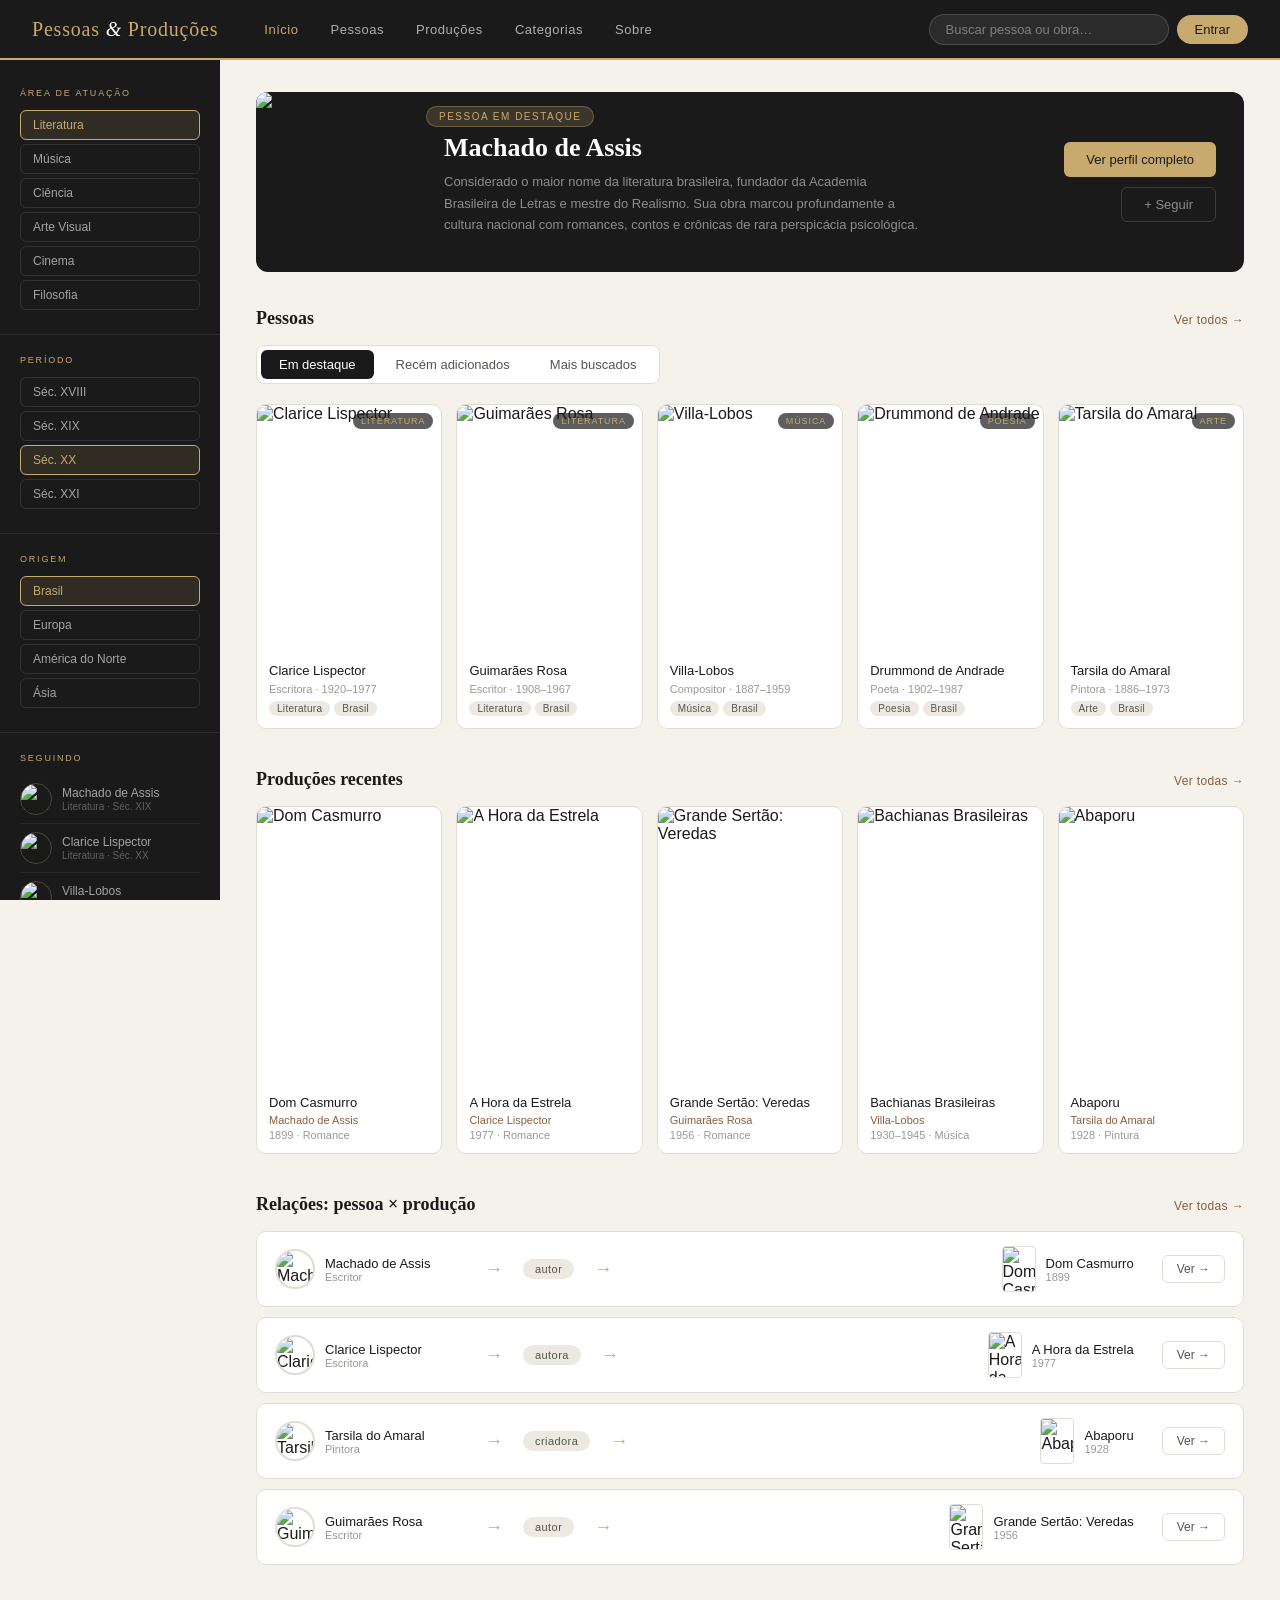
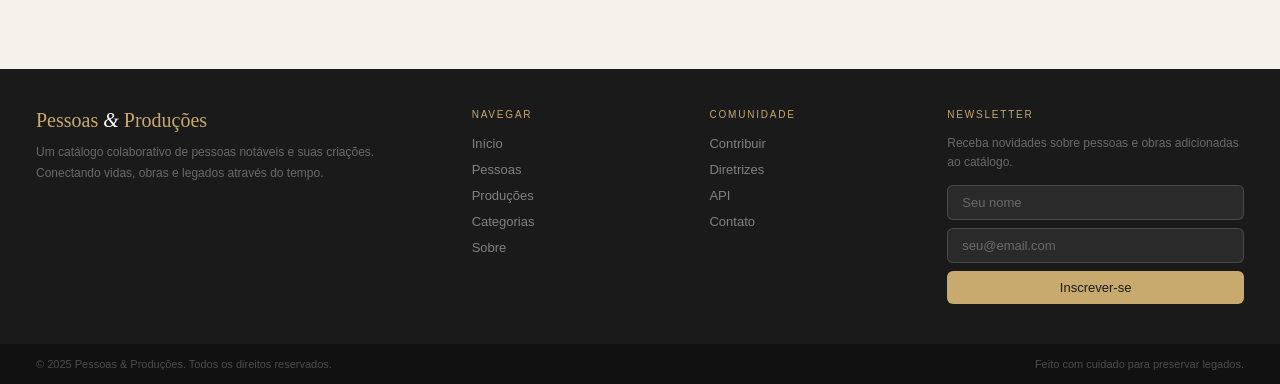
==== atv_homePage/pubilc/index.html @ 9fe1e34d "a" ====
<!DOCTYPE html>
<html lang="pt-BR">
<head>
<meta charset="UTF-8"/>
<meta name="viewport" content="width=device-width, initial-scale=1.0"/>
<title>Pessoas & Produções</title>
<link href="style.css" rel="stylesheet"/>

</head>
<body>

<header>
  <nav>
    <a class="nav-logo" href="#">Pessoas <span>&</span> Produções</a>
    <ul class="nav-links">
      <li><a href="#" class="active">Início</a></li>
      <li><a href="#">Pessoas</a></li>
      <li><a href="#">Produções</a></li>
      <li><a href="#">Categorias</a></li>
      <li><a href="#">Sobre</a></li>
    </ul>
    <div class="nav-search">
      <input type="text" placeholder="Buscar pessoa ou obra…"/>
      <button class="nav-btn">Entrar</button>
    </div>
  </nav>
</header>

<div class="layout">
  <aside class="sidebar">
    <div class="sb-section">
      <p class="sb-title">Área de atuação</p>
      <div class="filter-group">
        <button class="filter-btn active">Literatura</button>
        <button class="filter-btn">Música</button>
        <button class="filter-btn">Ciência</button>
        <button class="filter-btn">Arte Visual</button>
        <button class="filter-btn">Cinema</button>
        <button class="filter-btn">Filosofia</button>
      </div>
    </div>
    <div class="sb-section">
      <p class="sb-title">Período</p>
      <div class="filter-group">
        <button class="filter-btn">Séc. XVIII</button>
        <button class="filter-btn">Séc. XIX</button>
        <button class="filter-btn active">Séc. XX</button>
        <button class="filter-btn">Séc. XXI</button>
      </div>
    </div>
    <div class="sb-section">
      <p class="sb-title">Origem</p>
      <div class="filter-group">
        <button class="filter-btn active">Brasil</button>
        <button class="filter-btn">Europa</button>
        <button class="filter-btn">América do Norte</button>
        <button class="filter-btn">Ásia</button>
      </div>
    </div>
    <div class="sb-section">
      <p class="sb-title">Seguindo</p>
      <div class="sub-item">
        <div class="sub-avatar"><img src="https://picsum.photos/id/1012/32/32" alt="Machado de Assis"/></div>
        <div><div class="sub-name">Machado de Assis</div><div class="sub-meta">Literatura · Séc. XIX</div></div>
      </div>
      <div class="sub-item">
        <div class="sub-avatar"><img src="https://picsum.photos/id/1027/32/32" alt="Clarice Lispector"/></div>
        <div><div class="sub-name">Clarice Lispector</div><div class="sub-meta">Literatura · Séc. XX</div></div>
      </div>
      <div class="sub-item">
        <div class="sub-avatar"><img src="https://picsum.photos/id/1025/32/32" alt="Villa-Lobos"/></div>
        <div><div class="sub-name">Villa-Lobos</div><div class="sub-meta">Música · Séc. XX</div></div>
      </div>
      <div class="sub-item">
        <div class="sub-avatar"><img src="https://picsum.photos/id/1074/32/32" alt="Oscar Niemeyer"/></div>
        <div><div class="sub-name">Oscar Niemeyer</div><div class="sub-meta">Arquitetura · Séc. XX</div></div>
      </div>
    </div>
  </aside>

  <main class="main">
    <section class="hero">
      <span class="hero-badge">Pessoa em Destaque</span>
      <div class="hero-img">
        <img src="https://picsum.photos/id/1005/160/220" alt="Machado de Assis"/>
      </div>
      <div class="hero-body">
        <h2>Machado de Assis</h2>
        <p>Considerado o maior nome da literatura brasileira, fundador da Academia Brasileira de Letras e mestre do Realismo. Sua obra marcou profundamente a cultura nacional com romances, contos e crônicas de rara perspicácia psicológica.</p>
      </div>
      <div class="hero-actions">
        <button class="btn-primary">Ver perfil completo</button>
        <button class="btn-ghost">+ Seguir</button>
      </div>
    </section>

    <section class="pessoas-section">
      <div class="sec-header">
        <h2>Pessoas</h2>
        <a href="#">Ver todos →</a>
      </div>
      <div class="tabs">
        <button class="tab-btn active">Em destaque</button>
        <button class="tab-btn">Recém adicionados</button>
        <button class="tab-btn">Mais buscados</button>
      </div>
      <div class="pessoa-grid">

        <article class="pessoa-card">
          <div class="pessoa-card-img">
            <img src="https://picsum.photos/id/1027/200/270" alt="Clarice Lispector"/>
            <span class="area-badge">Literatura</span>
          </div>
          <div class="pessoa-card-body">
            <h3>Clarice Lispector</h3>
            <p class="pessoa-card-meta">Escritora · 1920–1977</p>
            <div class="pessoa-card-tags"><span class="tag">Literatura</span><span class="tag">Brasil</span></div>
          </div>
        </article>

        <article class="pessoa-card">
          <div class="pessoa-card-img">
            <img src="https://picsum.photos/id/1012/200/270" alt="Guimarães Rosa"/>
            <span class="area-badge">Literatura</span>
          </div>
          <div class="pessoa-card-body">
            <h3>Guimarães Rosa</h3>
            <p class="pessoa-card-meta">Escritor · 1908–1967</p>
            <div class="pessoa-card-tags"><span class="tag">Literatura</span><span class="tag">Brasil</span></div>
          </div>
        </article>

        <article class="pessoa-card">
          <div class="pessoa-card-img">
            <img src="https://picsum.photos/id/1025/200/270" alt="Villa-Lobos"/>
            <span class="area-badge">Música</span>
          </div>
          <div class="pessoa-card-body">
            <h3>Villa-Lobos</h3>
            <p class="pessoa-card-meta">Compositor · 1887–1959</p>
            <div class="pessoa-card-tags"><span class="tag">Música</span><span class="tag">Brasil</span></div>
          </div>
        </article>

        <article class="pessoa-card">
          <div class="pessoa-card-img">
            <img src="https://picsum.photos/id/1074/200/270" alt="Drummond de Andrade"/>
            <span class="area-badge">Poesia</span>
          </div>
          <div class="pessoa-card-body">
            <h3>Drummond de Andrade</h3>
            <p class="pessoa-card-meta">Poeta · 1902–1987</p>
            <div class="pessoa-card-tags"><span class="tag">Poesia</span><span class="tag">Brasil</span></div>
          </div>
        </article>

        <article class="pessoa-card">
          <div class="pessoa-card-img">
            <img src="https://picsum.photos/id/1011/200/270" alt="Tarsila do Amaral"/>
            <span class="area-badge">Arte</span>
          </div>
          <div class="pessoa-card-body">
            <h3>Tarsila do Amaral</h3>
            <p class="pessoa-card-meta">Pintora · 1886–1973</p>
            <div class="pessoa-card-tags"><span class="tag">Arte</span><span class="tag">Brasil</span></div>
          </div>
        </article>

      </div>
    </section>

    <section class="obras-section">
      <div class="sec-header">
        <h2>Produções recentes</h2>
        <a href="#">Ver todas →</a>
      </div>
      <div class="obra-grid">

        <article class="obra-card">
          <div class="obra-card-img"><img src="https://picsum.photos/id/24/200/300" alt="Dom Casmurro"/></div>
          <div class="obra-card-body">
            <p class="obra-card-title">Dom Casmurro</p>
            <p class="obra-card-autor">Machado de Assis</p>
            <p class="obra-card-year">1899 · Romance</p>
          </div>
        </article>

        <article class="obra-card">
          <div class="obra-card-img"><img src="https://picsum.photos/id/42/200/300" alt="A Hora da Estrela"/></div>
          <div class="obra-card-body">
            <p class="obra-card-title">A Hora da Estrela</p>
            <p class="obra-card-autor">Clarice Lispector</p>
            <p class="obra-card-year">1977 · Romance</p>
          </div>
        </article>

        <article class="obra-card">
          <div class="obra-card-img"><img src="https://picsum.photos/id/65/200/300" alt="Grande Sertão: Veredas"/></div>
          <div class="obra-card-body">
            <p class="obra-card-title">Grande Sertão: Veredas</p>
            <p class="obra-card-autor">Guimarães Rosa</p>
            <p class="obra-card-year">1956 · Romance</p>
          </div>
        </article>

        <article class="obra-card">
          <div class="obra-card-img"><img src="https://picsum.photos/id/167/200/300" alt="Bachianas Brasileiras"/></div>
          <div class="obra-card-body">
            <p class="obra-card-title">Bachianas Brasileiras</p>
            <p class="obra-card-autor">Villa-Lobos</p>
            <p class="obra-card-year">1930–1945 · Música</p>
          </div>
        </article>

        <article class="obra-card">
          <div class="obra-card-img"><img src="https://picsum.photos/id/240/200/300" alt="Abaporu"/></div>
          <div class="obra-card-body">
            <p class="obra-card-title">Abaporu</p>
            <p class="obra-card-autor">Tarsila do Amaral</p>
            <p class="obra-card-year">1928 · Pintura</p>
          </div>
        </article>

      </div>
    </section>

    <section class="relacoes">
      <div class="sec-header">
        <h2>Relações: pessoa × produção</h2>
        <a href="#">Ver todas →</a>
      </div>
      <div class="relacao-list">

        <div class="relacao-item">
          <div class="rel-pessoa">
            <div class="rel-avatar"><img src="https://picsum.photos/id/1005/40/40" alt="Machado de Assis"/></div>
            <div><div class="rel-info-name">Machado de Assis</div><div class="rel-info-meta">Escritor</div></div>
          </div>
          <span class="rel-arrow">→</span>
          <span class="rel-role">autor</span>
          <span class="rel-arrow">→</span>
          <div class="rel-obra">
            <div class="rel-obra-thumb"><img src="https://picsum.photos/id/24/34/46" alt="Dom Casmurro"/></div>
            <div><div class="rel-obra-title">Dom Casmurro</div><div class="rel-obra-year">1899</div></div>
          </div>
          <button class="rel-btn">Ver →</button>
        </div>

        <div class="relacao-item">
          <div class="rel-pessoa">
            <div class="rel-avatar"><img src="https://picsum.photos/id/1027/40/40" alt="Clarice Lispector"/></div>
            <div><div class="rel-info-name">Clarice Lispector</div><div class="rel-info-meta">Escritora</div></div>
          </div>
          <span class="rel-arrow">→</span>
          <span class="rel-role">autora</span>
          <span class="rel-arrow">→</span>
          <div class="rel-obra">
            <div class="rel-obra-thumb"><img src="https://picsum.photos/id/42/34/46" alt="A Hora da Estrela"/></div>
            <div><div class="rel-obra-title">A Hora da Estrela</div><div class="rel-obra-year">1977</div></div>
          </div>
          <button class="rel-btn">Ver →</button>
        </div>

        <div class="relacao-item">
          <div class="rel-pessoa">
            <div class="rel-avatar"><img src="https://picsum.photos/id/1011/40/40" alt="Tarsila do Amaral"/></div>
            <div><div class="rel-info-name">Tarsila do Amaral</div><div class="rel-info-meta">Pintora</div></div>
          </div>
          <span class="rel-arrow">→</span>
          <span class="rel-role">criadora</span>
          <span class="rel-arrow">→</span>
          <div class="rel-obra">
            <div class="rel-obra-thumb"><img src="https://picsum.photos/id/240/34/46" alt="Abaporu"/></div>
            <div><div class="rel-obra-title">Abaporu</div><div class="rel-obra-year">1928</div></div>
          </div>
          <button class="rel-btn">Ver →</button>
        </div>

        <div class="relacao-item">
          <div class="rel-pessoa">
            <div class="rel-avatar"><img src="https://picsum.photos/id/1012/40/40" alt="Guimarães Rosa"/></div>
            <div><div class="rel-info-name">Guimarães Rosa</div><div class="rel-info-meta">Escritor</div></div>
          </div>
          <span class="rel-arrow">→</span>
          <span class="rel-role">autor</span>
          <span class="rel-arrow">→</span>
          <div class="rel-obra">
            <div class="rel-obra-thumb"><img src="https://picsum.photos/id/65/34/46" alt="Grande Sertão"/></div>
            <div><div class="rel-obra-title">Grande Sertão: Veredas</div><div class="rel-obra-year">1956</div></div>
          </div>
          <button class="rel-btn">Ver →</button>
        </div>

      </div>
    </section>

  </main>
</div>

<footer>
  <div class="footer-brand">
    <a class="footer-logo" href="#">Pessoas <span>&</span> Produções</a>
    <p>Um catálogo colaborativo de pessoas notáveis e suas criações. Conectando vidas, obras e legados através do tempo.</p>
  </div>
  <div>
    <p class="footer-col-title">Navegar</p>
    <ul class="footer-links">
      <li><a href="#">Início</a></li>
      <li><a href="#">Pessoas</a></li>
      <li><a href="#">Produções</a></li>
      <li><a href="#">Categorias</a></li>
      <li><a href="#">Sobre</a></li>
    </ul>
  </div>
  <div>
    <p class="footer-col-title">Comunidade</p>
    <ul class="footer-links">
      <li><a href="#">Contribuir</a></li>
      <li><a href="#">Diretrizes</a></li>
      <li><a href="#">API</a></li>
      <li><a href="#">Contato</a></li>
    </ul>
  </div>
  <div>
    <p class="footer-col-title">Newsletter</p>
    <div class="newsletter-form">
      <p>Receba novidades sobre pessoas e obras adicionadas ao catálogo.</p>
      <input type="text" placeholder="Seu nome"/>
      <input type="email" placeholder="seu@email.com"/>
      <button type="submit">Inscrever-se</button>
    </div>
  </div>
</footer>
<div class="footer-bottom">
  <p>© 2025 Pessoas & Produções. Todos os direitos reservados.</p>
  <p>Feito com cuidado para preservar legados.</p>
</div>

<script>
document.querySelectorAll('.tab-btn').forEach(btn => {
  btn.addEventListener('click', () => {
    document.querySelectorAll('.tab-btn').forEach(b => b.classList.remove('active'));
    btn.classList.add('active');
  });
});
document.querySelectorAll('.filter-btn').forEach(btn => {
  btn.addEventListener('click', () => {
    const group = btn.closest('.filter-group');
    group.querySelectorAll('.filter-btn').forEach(b => b.classList.remove('active'));
    btn.classList.add('active');
  });
});
</script>
</body>
</html>
---- atv_homePage/pubilc/style.css ----
:root {
  --bg:      #f5f2ec;
  --surface: #ffffff;
  --sidebar: #1a1a1a;
  --ink:     #1a1a1a;
  --ink2:    #555550;
  --ink3:    #999994;
  --accent:  #c8a96e;
  --accent2: #8b5e3c;
  --tag-bg:  #ede9e0;
  --border:  #e2ddd4;
  --nav-h:   60px;
  --side-w:  220px;
}

*, *::before, *::after { box-sizing: border-box; margin: 0; padding: 0; }

body {
  font-family: 'DM Sans', sans-serif;
  background: var(--bg);
  color: var(--ink);
  min-height: 100vh;
}

header > nav {
  position: sticky;
  top: 0;
  z-index: 100;
  height: var(--nav-h);
  background: var(--ink);
  display: flex;
  align-items: center;
  padding: 0 32px;
  gap: 32px;
  border-bottom: 2px solid var(--accent);
}

header > nav .nav-logo {
  font-family: 'Playfair Display', serif;
  font-size: 20px;
  color: var(--accent);
  letter-spacing: .04em;
  white-space: nowrap;
  text-decoration: none;
}
header > nav .nav-logo span { color: #fff; font-style: italic; }

nav ul.nav-links { display: flex; gap: 4px; list-style: none; }

nav ul.nav-links li a {
  font-size: 13px;
  font-weight: 400;
  letter-spacing: .04em;
  color: rgba(255,255,255,.65);
  text-decoration: none;
  padding: 6px 14px;
  border-radius: 4px;
  transition: color .2s, background .2s;
}
nav ul.nav-links li a:hover  { color: #fff; background: rgba(255,255,255,.08); }
nav ul.nav-links li a.active { color: var(--accent); }

nav .nav-search {
  margin-left: auto;
  display: flex;
  align-items: center;
  gap: 8px;
}
nav .nav-search input {
  background: rgba(255,255,255,.08);
  border: 1px solid rgba(255,255,255,.15);
  color: #fff;
  border-radius: 20px;
  padding: 7px 16px;
  font-size: 13px;
  width: 240px;
  outline: none;
  transition: border .2s, background .2s;
}
nav .nav-search input::placeholder { color: rgba(255,255,255,.4); }
nav .nav-search input:focus { border-color: var(--accent); background: rgba(255,255,255,.12); }

nav .nav-search .nav-btn {
  background: var(--accent);
  color: var(--ink);
  border: none;
  border-radius: 20px;
  padding: 7px 18px;
  font-size: 13px;
  font-weight: 500;
  cursor: pointer;
  font-family: 'DM Sans', sans-serif;
  transition: opacity .2s;
}
nav .nav-search .nav-btn:hover { opacity: .85; }

.layout {
  display: grid;
  grid-template-columns: var(--side-w) 1fr;
  min-height: calc(100vh - var(--nav-h));
}

aside.sidebar {
  background: var(--sidebar);
  padding: 28px 0;
  position: sticky;
  top: var(--nav-h);
  height: calc(100vh - var(--nav-h));
  overflow-y: auto;
}
aside.sidebar::-webkit-scrollbar { width: 4px; }
aside.sidebar::-webkit-scrollbar-thumb { background: rgba(255,255,255,.1); border-radius: 2px; }

aside .sb-section { padding: 0 20px 24px; }
aside .sb-section + .sb-section { border-top: 1px solid rgba(255,255,255,.07); padding-top: 20px; }

aside .sb-title {
  font-size: 9px; font-weight: 500; letter-spacing: .2em;
  text-transform: uppercase; color: var(--accent);
  margin-bottom: 12px;
}

aside .filter-group { display: flex; flex-direction: column; gap: 4px; }

aside .filter-group .filter-btn {
  background: transparent;
  border: 1px solid rgba(255,255,255,.1);
  color: rgba(255,255,255,.6);
  border-radius: 6px;
  padding: 7px 12px;
  font-size: 12px;
  font-family: 'DM Sans', sans-serif;
  text-align: left;
  cursor: pointer;
  transition: all .2s;
}
aside .filter-group .filter-btn:hover  { border-color: var(--accent); color: var(--accent); }
aside .filter-group .filter-btn.active { border-color: var(--accent); background: rgba(200,169,110,.12); color: var(--accent); }

aside .sub-item {
  display: flex; align-items: center; gap: 10px;
  padding: 8px 0;
  border-bottom: 1px solid rgba(255,255,255,.05);
  cursor: pointer;
}
aside .sub-item:last-child { border-bottom: none; }

aside .sub-item .sub-avatar {
  width: 32px; height: 32px; border-radius: 50%;
  border: 1px solid rgba(200,169,110,.3);
  flex-shrink: 0; overflow: hidden;
  position: relative;         
}
aside .sub-item .sub-avatar img {
  width: 100%; height: 100%;
  object-fit: cover; display: block;
}

aside .sub-item .sub-name { font-size: 12px; color: rgba(255,255,255,.6); line-height: 1.3; }
aside .sub-item .sub-meta { font-size: 10px; color: rgba(255,255,255,.3); }

main.main { padding: 32px 36px 64px; }

main section.hero {
  background: var(--ink);
  border-radius: 12px;
  display: grid;
  grid-template-columns: 160px 1fr auto;
  overflow: hidden;
  margin-bottom: 36px;
  min-height: 180px;
  position: relative;         
}

main section.hero .hero-badge {
  position: absolute;         
  top: 14px; left: 170px;
  background: rgba(200,169,110,.2);
  color: var(--accent);
  font-size: 10px; letter-spacing: .15em; text-transform: uppercase;
  padding: 4px 12px; border-radius: 20px;
  border: 1px solid rgba(200,169,110,.35);
}

main section.hero .hero-img { overflow: hidden; }
main section.hero .hero-img img {
  width: 100%; height: 100%;
  object-fit: cover; display: block;
}

main section.hero .hero-body { padding: 40px 28px 28px; }
main section.hero .hero-body h2 {
  font-family: 'Playfair Display', serif;
  font-size: 26px; font-weight: 700; color: #fff;
  margin-bottom: 8px; line-height: 1.2;
}
main section.hero .hero-body p {
  font-size: 13px; color: rgba(255,255,255,.5);
  line-height: 1.65; max-width: 480px;
}

main section.hero .hero-actions {
  display: flex; flex-direction: column;
  justify-content: center; align-items: flex-end;
  gap: 10px; padding: 28px;
}

.btn-primary {
  background: var(--accent); color: var(--ink);
  border: none; border-radius: 6px;
  padding: 10px 22px; font-size: 13px; font-weight: 500;
  font-family: 'DM Sans', sans-serif; cursor: pointer;
  transition: opacity .2s; white-space: nowrap;
}
.btn-primary:hover { opacity: .85; }

.btn-ghost {
  background: transparent; color: rgba(255,255,255,.5);
  border: 1px solid rgba(255,255,255,.15); border-radius: 6px;
  padding: 9px 22px; font-size: 13px;
  font-family: 'DM Sans', sans-serif; cursor: pointer;
  transition: all .2s; white-space: nowrap;
}
.btn-ghost:hover { border-color: var(--accent); color: var(--accent); }

.sec-header {
  display: flex; align-items: baseline;
  justify-content: space-between; margin-bottom: 16px;
}
.sec-header h2 {
  font-family: 'Playfair Display', serif;
  font-size: 18px; font-weight: 700; color: var(--ink);
}
.sec-header a {
  font-size: 12px; color: var(--accent2);
  text-decoration: none; letter-spacing: .03em; transition: color .2s;
}
.sec-header a:hover { color: var(--accent); }

.tabs {
  display: flex; gap: 4px;
  background: var(--surface);
  border: 1px solid var(--border);
  border-radius: 8px; padding: 4px;
  margin-bottom: 20px; width: fit-content;
}
.tabs .tab-btn {
  background: transparent; border: none;
  padding: 7px 18px; border-radius: 6px;
  font-size: 13px; font-family: 'DM Sans', sans-serif;
  color: var(--ink2); cursor: pointer; transition: all .2s;
}
.tabs .tab-btn.active { background: var(--ink); color: #fff; }
.tabs .tab-btn:hover:not(.active) { background: var(--tag-bg); }

.pessoa-grid {
  display: grid;
  grid-template-columns: repeat(5, 1fr);
  gap: 14px; margin-bottom: 40px;
}

.pessoa-grid article.pessoa-card {
  background: var(--surface);
  border: 1px solid var(--border);
  border-radius: 10px; overflow: hidden;
  cursor: pointer;
  position: relative;         
  transition: transform .2s, box-shadow .2s, border-color .2s;
}
.pessoa-grid article.pessoa-card:hover {
  transform: translateY(-4px);
  box-shadow: 0 12px 32px rgba(0,0,0,.1);
  border-color: var(--accent);
}

.pessoa-grid article.pessoa-card .pessoa-card-img {
  width: 100%; aspect-ratio: 3/4; overflow: hidden;
  position: relative;
}
.pessoa-grid article.pessoa-card .pessoa-card-img img {
  width: 100%; height: 100%;
  object-fit: cover; display: block;
  transition: transform .3s;
}
.pessoa-grid article.pessoa-card:hover .pessoa-card-img img { transform: scale(1.04); }

.pessoa-grid article.pessoa-card .area-badge {
  position: absolute;         
  top: 8px; right: 8px;
  background: rgba(26,26,26,.7);
  color: var(--accent);
  font-size: 9px; letter-spacing: .1em; text-transform: uppercase;
  padding: 3px 8px; border-radius: 20px;
}

.pessoa-grid article.pessoa-card .pessoa-card-body { padding: 12px; }
.pessoa-grid article.pessoa-card .pessoa-card-body h3 {
  font-size: 13px; font-weight: 500; color: var(--ink);
  margin-bottom: 3px; line-height: 1.3;
}
.pessoa-grid article.pessoa-card .pessoa-card-body .pessoa-card-meta {
  font-size: 11px; color: var(--ink3); margin-bottom: 6px;
}
.pessoa-grid article.pessoa-card .pessoa-card-body .pessoa-card-tags {
  display: flex; gap: 4px; flex-wrap: wrap;
}

.tag {
  font-size: 10px; letter-spacing: .03em;
  background: var(--tag-bg); color: var(--ink2);
  padding: 2px 8px; border-radius: 20px;
}

.obra-grid {
  display: grid;
  grid-template-columns: repeat(5, 1fr);
  gap: 14px; margin-bottom: 40px;
}

.obra-grid article.obra-card {
  background: var(--surface);
  border: 1px solid var(--border);
  border-radius: 10px; overflow: hidden;
  cursor: pointer; position: relative;
  transition: transform .2s, box-shadow .2s, border-color .2s;
}
.obra-grid article.obra-card:hover {
  transform: translateY(-4px);
  box-shadow: 0 12px 32px rgba(0,0,0,.1);
  border-color: var(--accent);
}

.obra-grid article.obra-card .obra-card-img {
  width: 100%; aspect-ratio: 2/3; overflow: hidden;
}
.obra-grid article.obra-card .obra-card-img img {
  width: 100%; height: 100%;
  object-fit: cover; display: block;
  transition: transform .3s;
}
.obra-grid article.obra-card:hover .obra-card-img img { transform: scale(1.04); }

.obra-grid article.obra-card .obra-card-body { padding: 12px; }
.obra-grid article.obra-card .obra-card-body .obra-card-title {
  font-size: 13px; font-weight: 500; color: var(--ink);
  margin-bottom: 2px; line-height: 1.3;
}
.obra-grid article.obra-card .obra-card-body .obra-card-autor {
  font-size: 11px; color: var(--accent2); margin-bottom: 3px;
}
.obra-grid article.obra-card .obra-card-body .obra-card-year {
  font-size: 11px; color: var(--ink3);
}

section.relacoes { margin-bottom: 40px; }

section.relacoes .relacao-list { display: flex; flex-direction: column; gap: 10px; }

section.relacoes .relacao-item {
  background: var(--surface);
  border: 1px solid var(--border);
  border-radius: 10px; padding: 14px 18px;
  display: flex; align-items: center; gap: 16px;
  cursor: pointer; transition: border-color .2s, box-shadow .2s;
}
section.relacoes .relacao-item:hover {
  border-color: var(--accent);
  box-shadow: 0 4px 16px rgba(0,0,0,.06);
}

.rel-pessoa { display: flex; align-items: center; gap: 10px; min-width: 190px; }
.rel-avatar {
  width: 40px; height: 40px; border-radius: 50%;
  border: 2px solid var(--border);
  flex-shrink: 0; overflow: hidden;
}
.rel-avatar img { width: 100%; height: 100%; object-fit: cover; display: block; }
.rel-info-name { font-size: 13px; font-weight: 500; color: var(--ink); }
.rel-info-meta  { font-size: 11px; color: var(--ink3); }
.rel-arrow { font-size: 18px; color: var(--accent); padding: 0 4px; flex-shrink: 0; }
.rel-role {
  background: var(--tag-bg); color: var(--ink2);
  font-size: 11px; letter-spacing: .04em;
  padding: 4px 12px; border-radius: 20px; flex-shrink: 0;
}
.rel-obra { display: flex; align-items: center; gap: 10px; margin-left: auto; }
.rel-obra-thumb {
  width: 34px; height: 46px; border-radius: 4px;
  border: 1px solid var(--border); overflow: hidden; flex-shrink: 0;
}
.rel-obra-thumb img { width: 100%; height: 100%; object-fit: cover; display: block; }
.rel-obra-title { font-size: 13px; font-weight: 500; color: var(--ink); }
.rel-obra-year  { font-size: 11px; color: var(--ink3); }
.rel-btn {
  margin-left: 12px; flex-shrink: 0;
  background: transparent; border: 1px solid var(--border);
  color: var(--ink2); border-radius: 6px;
  padding: 6px 14px; font-size: 12px;
  font-family: 'DM Sans', sans-serif; cursor: pointer; transition: all .2s;
}
.rel-btn:hover { border-color: var(--accent); color: var(--accent); }

footer {
  background: var(--ink);
  padding: 40px 36px;
  display: grid;
  grid-template-columns: 2fr 1fr 1fr 1.5fr;
  gap: 40px;
}

footer .footer-brand .footer-logo {
  font-family: 'Playfair Display', serif;
  font-size: 20px; color: var(--accent);
  text-decoration: none; display: block; margin-bottom: 10px;
}
footer .footer-brand .footer-logo span { color: #fff; font-style: italic; }
footer .footer-brand p { font-size: 12px; color: rgba(255,255,255,.35); line-height: 1.7; }

footer .footer-col-title {
  font-size: 10px; letter-spacing: .18em; text-transform: uppercase;
  color: var(--accent); margin-bottom: 14px;
}

footer ul.footer-links { list-style: none; display: flex; flex-direction: column; gap: 8px; }
footer ul.footer-links li a {
  font-size: 13px; color: rgba(255,255,255,.45);
  text-decoration: none; transition: color .2s;
}
footer ul.footer-links li a:hover { color: var(--accent); }

footer .newsletter-form { display: flex; flex-direction: column; gap: 8px; }
footer .newsletter-form p { font-size: 12px; color: rgba(255,255,255,.35); line-height: 1.6; margin-bottom: 4px; }

footer .newsletter-form input {
  background: rgba(255,255,255,.07);
  border: 1px solid rgba(255,255,255,.15);
  border-radius: 6px; padding: 9px 14px;
  font-size: 13px; color: #fff;
  font-family: 'DM Sans', sans-serif;
  outline: none; transition: border .2s;
}
footer .newsletter-form input::placeholder { color: rgba(255,255,255,.3); }
footer .newsletter-form input:focus { border-color: var(--accent); }

footer .newsletter-form button {
  background: var(--accent); color: var(--ink);
  border: none; border-radius: 6px; padding: 9px;
  font-size: 13px; font-weight: 500;
  font-family: 'DM Sans', sans-serif; cursor: pointer; transition: opacity .2s;
}
footer .newsletter-form button:hover { opacity: .85; }

.footer-bottom {
  background: #111; padding: 14px 36px;
  display: flex; align-items: center; justify-content: space-between;
}
.footer-bottom p { font-size: 11px; color: rgba(255,255,255,.25); }

@keyframes fadeUp {
  from { opacity: 0; transform: translateY(16px); }
  to   { opacity: 1; transform: translateY(0); }
}
main section.hero     { animation: fadeUp .5s ease both; }
main .tabs            { animation: fadeUp .5s .1s  ease both; }
main .pessoa-grid     { animation: fadeUp .5s .15s ease both; }
main .obra-grid       { animation: fadeUp .5s .2s  ease both; }
main section.relacoes { animation: fadeUp .5s .25s ease both; }
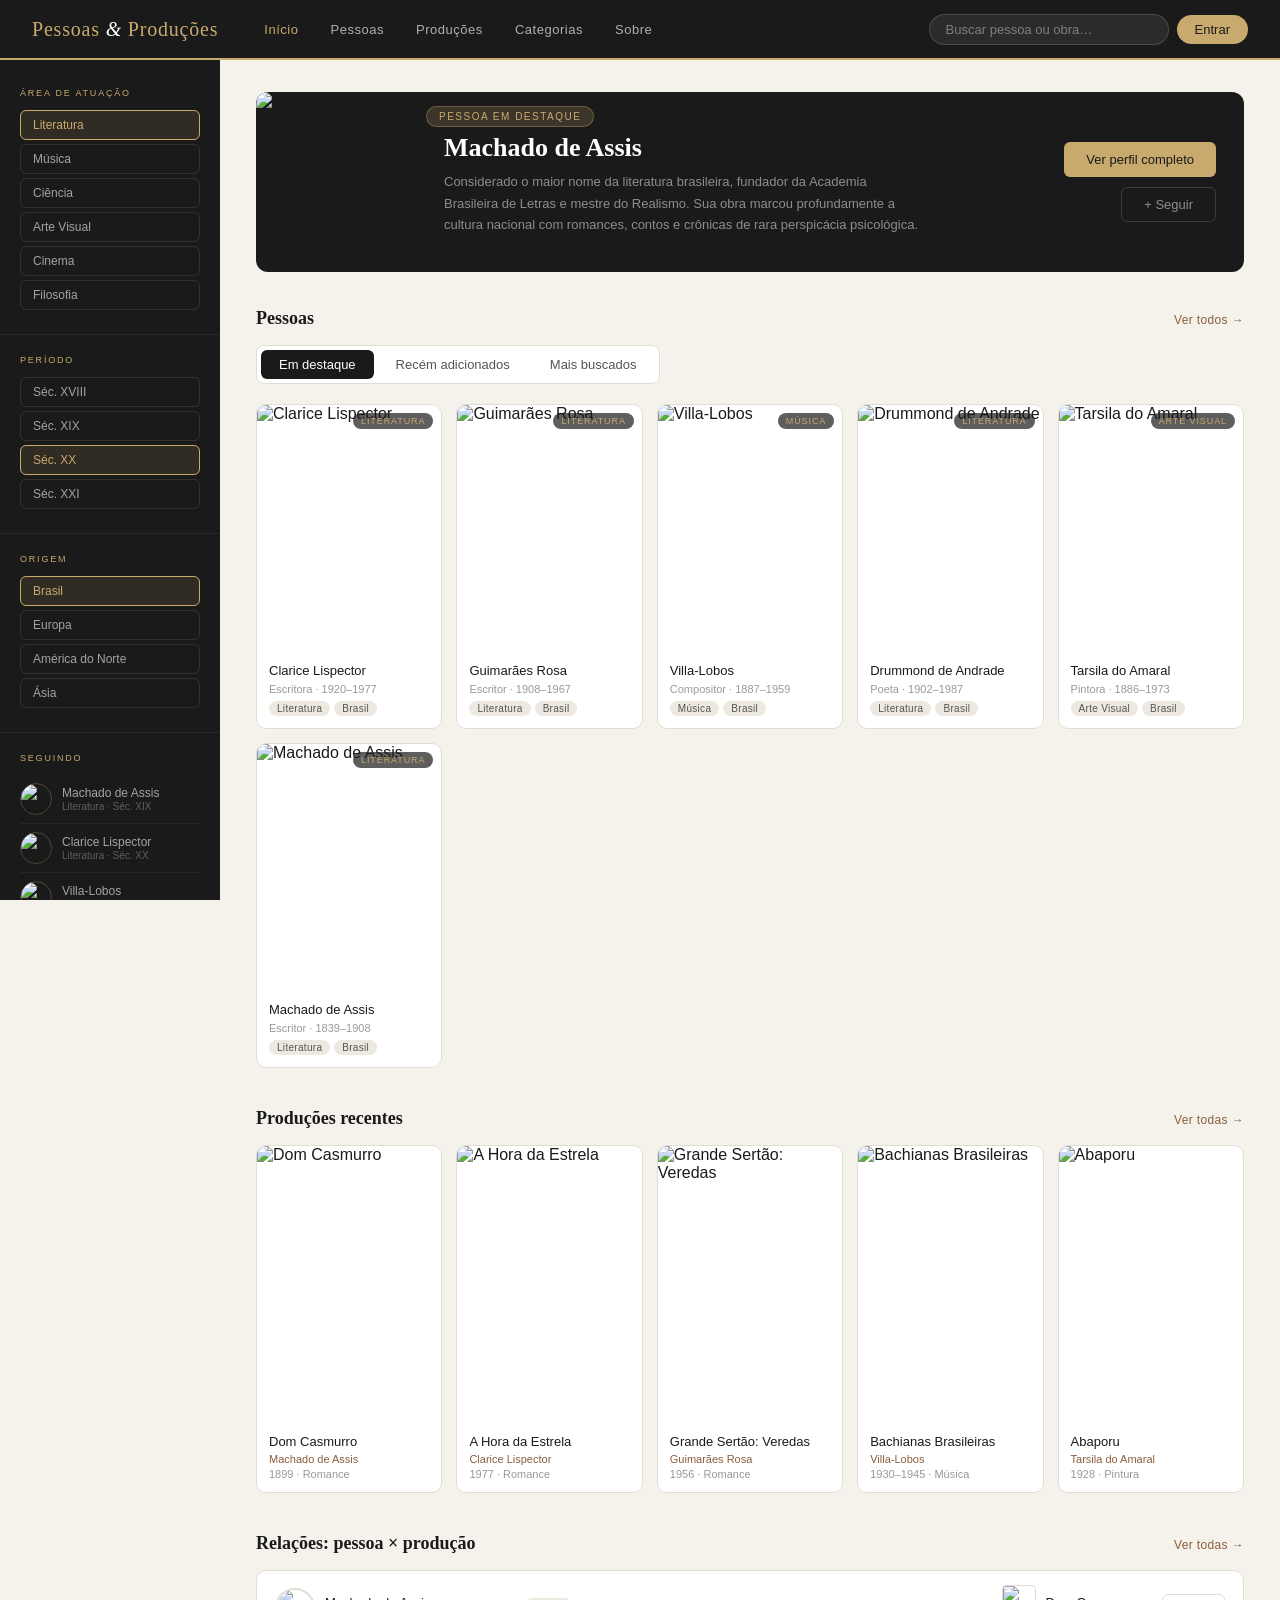
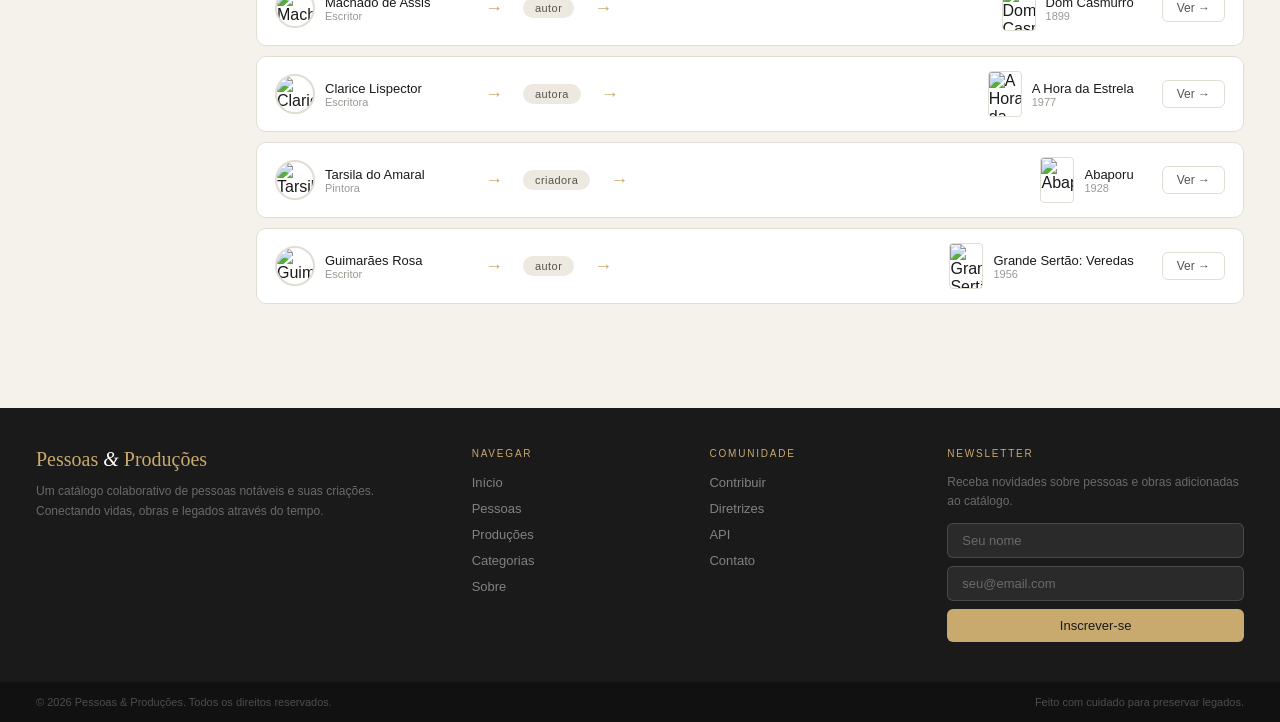
==== commit 6b86d7ad: "atv 9-10" ====
--- a/atv_homePage/pubilc/index.html
+++ b/atv_homePage/pubilc/index.html
@@ -5,15 +5,14 @@
 <meta name="viewport" content="width=device-width, initial-scale=1.0"/>
 <title>Pessoas & Produções</title>
 <link href="style.css" rel="stylesheet"/>
-
 </head>
 <body>
 
 <header>
   <nav>
-    <a class="nav-logo" href="#">Pessoas <span>&</span> Produções</a>
+    <a class="nav-logo" href="index.html">Pessoas <span>&</span> Produções</a>
     <ul class="nav-links">
-      <li><a href="#" class="active">Início</a></li>
+      <li><a href="index.html" class="active">Início</a></li>
       <li><a href="#">Pessoas</a></li>
       <li><a href="#">Produções</a></li>
       <li><a href="#">Categorias</a></li>
@@ -77,8 +76,8 @@
       </div>
     </div>
   </aside>
-
   <main class="main">
+
     <section class="hero">
       <span class="hero-badge">Pessoa em Destaque</span>
       <div class="hero-img">
@@ -89,7 +88,7 @@
         <p>Considerado o maior nome da literatura brasileira, fundador da Academia Brasileira de Letras e mestre do Realismo. Sua obra marcou profundamente a cultura nacional com romances, contos e crônicas de rara perspicácia psicológica.</p>
       </div>
       <div class="hero-actions">
-        <button class="btn-primary">Ver perfil completo</button>
+        <button class="btn-primary" onclick="window.location.href='detalhes.html?id=6'">Ver perfil completo</button>
         <button class="btn-ghost">+ Seguir</button>
       </div>
     </section>
@@ -104,69 +103,7 @@
         <button class="tab-btn">Recém adicionados</button>
         <button class="tab-btn">Mais buscados</button>
       </div>
-      <div class="pessoa-grid">
-
-        <article class="pessoa-card">
-          <div class="pessoa-card-img">
-            <img src="https://picsum.photos/id/1027/200/270" alt="Clarice Lispector"/>
-            <span class="area-badge">Literatura</span>
-          </div>
-          <div class="pessoa-card-body">
-            <h3>Clarice Lispector</h3>
-            <p class="pessoa-card-meta">Escritora · 1920–1977</p>
-            <div class="pessoa-card-tags"><span class="tag">Literatura</span><span class="tag">Brasil</span></div>
-          </div>
-        </article>
-
-        <article class="pessoa-card">
-          <div class="pessoa-card-img">
-            <img src="https://picsum.photos/id/1012/200/270" alt="Guimarães Rosa"/>
-            <span class="area-badge">Literatura</span>
-          </div>
-          <div class="pessoa-card-body">
-            <h3>Guimarães Rosa</h3>
-            <p class="pessoa-card-meta">Escritor · 1908–1967</p>
-            <div class="pessoa-card-tags"><span class="tag">Literatura</span><span class="tag">Brasil</span></div>
-          </div>
-        </article>
-
-        <article class="pessoa-card">
-          <div class="pessoa-card-img">
-            <img src="https://picsum.photos/id/1025/200/270" alt="Villa-Lobos"/>
-            <span class="area-badge">Música</span>
-          </div>
-          <div class="pessoa-card-body">
-            <h3>Villa-Lobos</h3>
-            <p class="pessoa-card-meta">Compositor · 1887–1959</p>
-            <div class="pessoa-card-tags"><span class="tag">Música</span><span class="tag">Brasil</span></div>
-          </div>
-        </article>
-
-        <article class="pessoa-card">
-          <div class="pessoa-card-img">
-            <img src="https://picsum.photos/id/1074/200/270" alt="Drummond de Andrade"/>
-            <span class="area-badge">Poesia</span>
-          </div>
-          <div class="pessoa-card-body">
-            <h3>Drummond de Andrade</h3>
-            <p class="pessoa-card-meta">Poeta · 1902–1987</p>
-            <div class="pessoa-card-tags"><span class="tag">Poesia</span><span class="tag">Brasil</span></div>
-          </div>
-        </article>
-
-        <article class="pessoa-card">
-          <div class="pessoa-card-img">
-            <img src="https://picsum.photos/id/1011/200/270" alt="Tarsila do Amaral"/>
-            <span class="area-badge">Arte</span>
-          </div>
-          <div class="pessoa-card-body">
-            <h3>Tarsila do Amaral</h3>
-            <p class="pessoa-card-meta">Pintora · 1886–1973</p>
-            <div class="pessoa-card-tags"><span class="tag">Arte</span><span class="tag">Brasil</span></div>
-          </div>
-        </article>
-
-      </div>
+      <div class="pessoa-grid" id="pessoa-grid"></div>
     </section>
 
     <section class="obras-section">
@@ -332,24 +269,9 @@
   </div>
 </footer>
 <div class="footer-bottom">
-  <p>© 2025 Pessoas & Produções. Todos os direitos reservados.</p>
+  <p>© 2026 Pessoas & Produções. Todos os direitos reservados.</p>
   <p>Feito com cuidado para preservar legados.</p>
 </div>
-
-<script>
-document.querySelectorAll('.tab-btn').forEach(btn => {
-  btn.addEventListener('click', () => {
-    document.querySelectorAll('.tab-btn').forEach(b => b.classList.remove('active'));
-    btn.classList.add('active');
-  });
-});
-document.querySelectorAll('.filter-btn').forEach(btn => {
-  btn.addEventListener('click', () => {
-    const group = btn.closest('.filter-group');
-    group.querySelectorAll('.filter-btn').forEach(b => b.classList.remove('active'));
-    btn.classList.add('active');
-  });
-});
-</script>
+<script src="app.js"></script>
 </body>
 </html>
--- a/atv_homePage/pubilc/style.css
+++ b/atv_homePage/pubilc/style.css
@@ -149,7 +149,7 @@
   width: 32px; height: 32px; border-radius: 50%;
   border: 1px solid rgba(200,169,110,.3);
   flex-shrink: 0; overflow: hidden;
-  position: relative;         
+  position: relative;
 }
 aside .sub-item .sub-avatar img {
   width: 100%; height: 100%;
@@ -169,11 +169,11 @@
   overflow: hidden;
   margin-bottom: 36px;
   min-height: 180px;
-  position: relative;         
+  position: relative;
 }
 
 main section.hero .hero-badge {
-  position: absolute;         
+  position: absolute;
   top: 14px; left: 170px;
   background: rgba(200,169,110,.2);
   color: var(--accent);
@@ -264,7 +264,7 @@
   border: 1px solid var(--border);
   border-radius: 10px; overflow: hidden;
   cursor: pointer;
-  position: relative;         
+  position: relative;
   transition: transform .2s, box-shadow .2s, border-color .2s;
 }
 .pessoa-grid article.pessoa-card:hover {
@@ -285,7 +285,7 @@
 .pessoa-grid article.pessoa-card:hover .pessoa-card-img img { transform: scale(1.04); }
 
 .pessoa-grid article.pessoa-card .area-badge {
-  position: absolute;         
+  position: absolute;
   top: 8px; right: 8px;
   background: rgba(26,26,26,.7);
   color: var(--accent);
@@ -353,7 +353,6 @@
 }
 
 section.relacoes { margin-bottom: 40px; }
-
 section.relacoes .relacao-list { display: flex; flex-direction: column; gap: 10px; }
 
 section.relacoes .relacao-item {
@@ -465,3 +464,161 @@
 main .pessoa-grid     { animation: fadeUp .5s .15s ease both; }
 main .obra-grid       { animation: fadeUp .5s .2s  ease both; }
 main section.relacoes { animation: fadeUp .5s .25s ease both; }
+
+@media (max-width: 1024px) {
+  .layout {
+    grid-template-columns: 1fr;
+  }
+
+  aside.sidebar {
+    display: none;
+  }
+
+  main.main {
+    padding: 24px 24px 48px;
+  }
+
+  main section.hero {
+    grid-template-columns: 1fr;
+    grid-template-rows: auto auto auto;
+  }
+
+  main section.hero .hero-img {
+    height: 200px;
+  }
+
+  main section.hero .hero-badge {
+    top: 12px;
+    left: 12px;
+  }
+
+  main section.hero .hero-body {
+    padding: 20px 20px 12px;
+  }
+
+  main section.hero .hero-actions {
+    flex-direction: row;
+    justify-content: flex-start;
+    padding: 12px 20px 20px;
+    align-items: center;
+  }
+
+  .pessoa-grid {
+    grid-template-columns: repeat(3, 1fr);
+  }
+
+  .obra-grid {
+    grid-template-columns: repeat(3, 1fr);
+  }
+
+  footer {
+    grid-template-columns: 1fr 1fr;
+    gap: 28px;
+  }
+  .rel-arrow,
+  .rel-role {
+    display: none;
+  }
+}
+
+@media (max-width: 640px) {
+  header > nav {
+    padding: 0 16px;
+    gap: 12px;
+    flex-wrap: wrap;
+    height: auto;
+    padding-top: 10px;
+    padding-bottom: 10px;
+  }
+
+  nav ul.nav-links {
+    display: none;
+  }
+
+  nav .nav-search {
+    margin-left: 0;
+    width: 100%;
+  }
+
+  nav .nav-search input {
+    width: 100%;
+    flex: 1;
+  }
+  .layout {
+    grid-template-columns: 1fr;
+  }
+
+  main.main {
+    padding: 16px 16px 40px;
+  }
+  main section.hero {
+    grid-template-columns: 1fr;
+    border-radius: 8px;
+  }
+
+  main section.hero .hero-img {
+    height: 160px;
+  }
+
+  main section.hero .hero-body h2 {
+    font-size: 20px;
+  }
+
+  main section.hero .hero-actions {
+    flex-direction: column;
+    align-items: stretch;
+    gap: 8px;
+  }
+
+  main section.hero .hero-actions .btn-primary,
+  main section.hero .hero-actions .btn-ghost {
+    text-align: center;
+    width: 100%;
+  }
+  .tabs {
+    width: 100%;
+    overflow-x: auto;
+  }
+  .pessoa-grid {
+    grid-template-columns: 1fr 1fr;
+    gap: 10px;
+  }
+
+  .obra-grid {
+    grid-template-columns: 1fr 1fr;
+    gap: 10px;
+  }
+  section.relacoes .relacao-item {
+    flex-direction: column;
+    align-items: flex-start;
+    gap: 10px;
+  }
+
+  .rel-arrow,
+  .rel-role {
+    display: none;
+  }
+
+  .rel-obra {
+    margin-left: 0;
+    width: 100%;
+  }
+
+  .rel-btn {
+    margin-left: 0;
+    width: 100%;
+    text-align: center;
+  }
+  footer {
+    grid-template-columns: 1fr;
+    padding: 28px 16px;
+    gap: 24px;
+  }
+
+  .footer-bottom {
+    flex-direction: column;
+    gap: 6px;
+    text-align: center;
+    padding: 12px 16px;
+  }
+}
